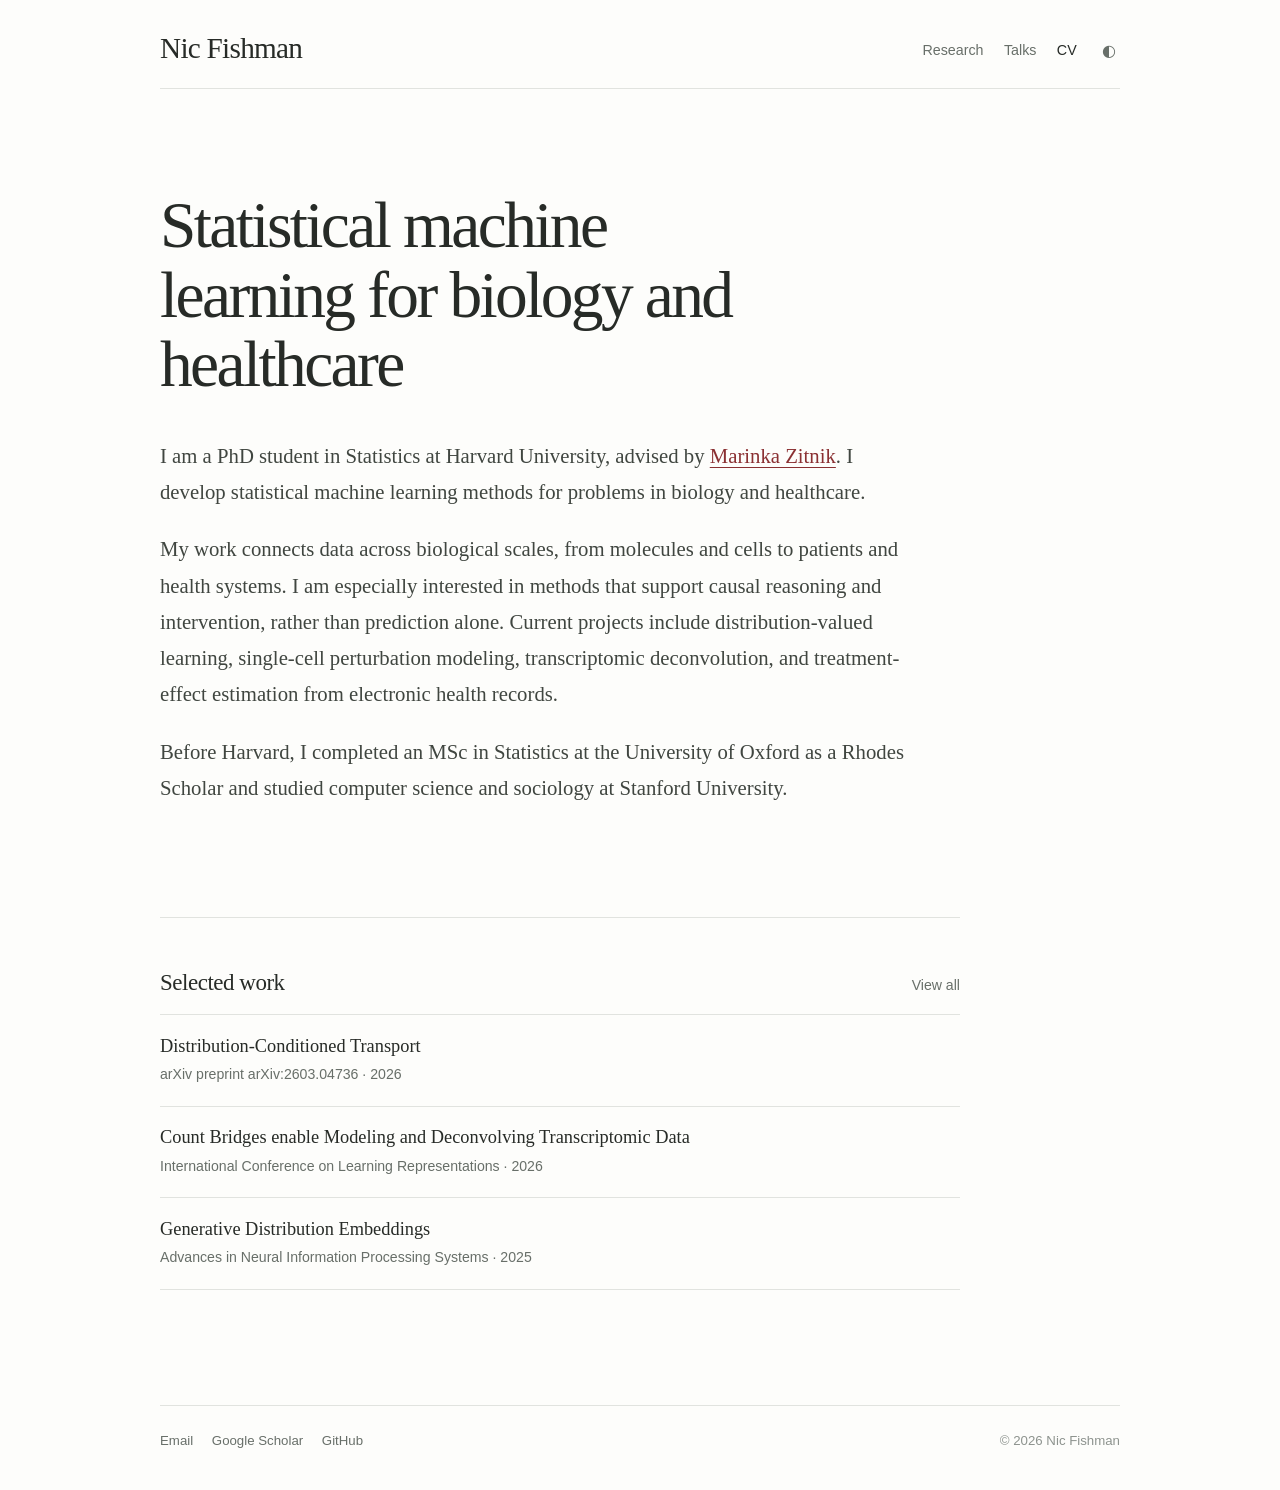
==== index.html @ ecb25cc7 "Refine research positioning" ====
<!doctype html>
<html lang="en">
<head>
    <meta charset="utf-8">
    <meta name="viewport" content="width=device-width, initial-scale=1">
    <meta name="description" content="PhD student in Statistics at Harvard University working on statistical machine learning for biological and healthcare systems">
    <meta name="author" content="Nic Fishman">


    <title>Nic Fishman</title>

    <meta property="og:type" content="website">
    <meta property="og:url" content="https://njw.fish/">
    <meta property="og:title" content="Nic Fishman">
    <meta property="og:description" content="PhD student in Statistics at Harvard University working on statistical machine learning for biological and healthcare systems">
    <meta property="og:image" content="https://njw.fish/static/img/og.png">
    <meta property="og:image:width" content="1200">
    <meta property="og:image:height" content="630">
    <meta property="og:image:alt" content="Nic Fishman — Statistical machine learning for biology and healthcare">
    <meta name="twitter:card" content="summary_large_image">
    <meta name="twitter:title" content="Nic Fishman">
    <meta name="twitter:description" content="PhD student in Statistics at Harvard University working on statistical machine learning for biological and healthcare systems">
    <meta name="twitter:image" content="https://njw.fish/static/img/og.png">

    <link rel="icon" href="/static/img/favicon.ico">
    <script>
        try {
            const savedTheme = localStorage.getItem('theme');
            const preferredTheme = window.matchMedia('(prefers-color-scheme: dark)').matches ? 'dark' : 'light';
            document.documentElement.dataset.theme = savedTheme || preferredTheme;
        } catch (error) {
            document.documentElement.dataset.theme = 'light';
        }
    </script>
    <link rel="stylesheet" href="/static/css/main.css">
    <script defer src="/static/js/main.js"></script>

</head>
<body>
    <a class="skip-link" href="#main-content">Skip to content</a>

    <div class="site-shell">
        <header class="site-header">
            <div class="header-inner">
                <a class="site-identity" href="/">
                    <span class="site-name">Nic Fishman</span>
                </a>

                <nav class="site-nav" aria-label="Primary navigation">


                    <a href="/papers/" class="nav-link">
                        Research
                    </a>

                    <a href="/talks/" class="nav-link">
                        Talks
                    </a>

                    <a href="/static/cv.pdf" class="nav-link nav-cv">CV</a>
                    <button id="theme-toggle" class="theme-toggle" type="button" aria-label="Use dark mode" aria-pressed="false" title="Use dark mode">
                        <span aria-hidden="true">◐</span>
                    </button>
                </nav>
            </div>
        </header>

        <main id="main-content" class="site-main">

<article class="home-page">
    <section class="home-introduction" aria-labelledby="about-heading">
        <h1 id="about-heading">Statistical machine learning for biology and healthcare</h1>
        <div class="intro-copy">
            <p>I am a PhD student in Statistics at Harvard University, advised by <a href="https://zitniklab.hms.harvard.edu/">Marinka Zitnik</a>. I develop statistical machine learning methods for problems in biology and healthcare.</p>
<p>My work connects data across biological scales, from molecules and cells to patients and health systems. I am especially interested in methods that support causal reasoning and intervention, rather than prediction alone. Current projects include distribution-valued learning, single-cell perturbation modeling, transcriptomic deconvolution, and treatment-effect estimation from electronic health records.</p>
<p>Before Harvard, I completed an MSc in Statistics at the University of Oxford as a Rhodes Scholar and studied computer science and sociology at Stanford University.</p>
        </div>
    </section>


    <section class="featured-publications" aria-labelledby="selected-publications-heading">
        <div class="section-heading-row">
            <h2 id="selected-publications-heading">Selected work</h2>
            <a class="section-link" href="/papers/">View all</a>
        </div>

        <div class="selected-publication-list">


            <article class="selected-publication">
                <h3>

                    <a href="https://arxiv.org/abs/2603.04736" target="_blank" rel="noopener noreferrer">Distribution-Conditioned Transport</a>

                </h3>
                <p>
                    arXiv preprint arXiv:2603.04736
                    <span aria-hidden="true"> · </span>
                    2026
                </p>
            </article>


            <article class="selected-publication">
                <h3>

                    <a href="https://openreview.net/forum?id=4nOZBufbLC" target="_blank" rel="noopener noreferrer">Count Bridges enable Modeling and Deconvolving Transcriptomic Data</a>

                </h3>
                <p>
                    International Conference on Learning Representations
                    <span aria-hidden="true"> · </span>
                    2026
                </p>
            </article>


            <article class="selected-publication">
                <h3>

                    <a href="https://arxiv.org/abs/2505.18150" target="_blank" rel="noopener noreferrer">Generative Distribution Embeddings</a>

                </h3>
                <p>
                    Advances in Neural Information Processing Systems
                    <span aria-hidden="true"> · </span>
                    2025
                </p>
            </article>

        </div>
    </section>

</article>

        </main>

        <footer class="site-footer">
            <div class="footer-links">
                <a href="mailto:njwfish@gmail.com">Email</a>
                <a href="https://scholar.google.com/citations?user=saYhrnwAAAAJ&hl=en" target="_blank" rel="noopener noreferrer">Google Scholar</a>
                <a href="https://github.com/njwfish" target="_blank" rel="noopener noreferrer">GitHub</a>
            </div>
            <p>© 2026 Nic Fishman</p>
        </footer>
    </div>
</body>
</html>
---- static/css/main.css ----
:root {
    --page: #fdfdfb;
    --text: #272b27;
    --text-soft: #404640;
    --muted: #686f69;
    --faint: #8d938e;
    --rule: #e1e3df;
    --accent: #8a3032;
    --accent-dark: #672224;
    --code-bg: #f1f0ed;
    --serif: Georgia, Cambria, "Times New Roman", Times, serif;
    --sans: -apple-system, BlinkMacSystemFont, "Segoe UI", Helvetica, Arial, sans-serif;
    --content-width: 960px;
    color-scheme: light;
}

:root[data-theme="dark"] {
    --page: #171a18;
    --text: #eef0ed;
    --text-soft: #d6dbd7;
    --muted: #b1b9b3;
    --faint: #8b958e;
    --rule: #343a35;
    --accent: #df9b96;
    --accent-dark: #f0b5b0;
    --code-bg: #252a26;
    color-scheme: dark;
}

*,
*::before,
*::after {
    box-sizing: border-box;
}

html {
    font-size: 17px;
    scroll-behavior: smooth;
}

body {
    margin: 0;
    color: var(--text);
    background: var(--page);
    font-family: var(--sans);
    font-size: 1rem;
    line-height: 1.62;
    -webkit-font-smoothing: antialiased;
    text-rendering: optimizeLegibility;
}

a {
    color: var(--accent);
    text-decoration-thickness: 1px;
    text-underline-offset: 0.18em;
}

a:hover {
    color: var(--accent-dark);
}

a:focus-visible,
button:focus-visible {
    outline: 2px solid var(--accent);
    outline-offset: 4px;
}

img,
video,
iframe {
    max-width: 100%;
}

.skip-link {
    position: fixed;
    top: 0.75rem;
    left: 0.75rem;
    z-index: 10;
    padding: 0.5rem 0.75rem;
    color: #ffffff;
    background: var(--accent);
    transform: translateY(-180%);
}

.skip-link:focus {
    transform: translateY(0);
}

.site-shell {
    display: grid;
    grid-template-rows: auto 1fr auto;
    min-height: 100vh;
}

.site-header,
.site-main,
.site-footer {
    width: min(calc(100% - 3rem), var(--content-width));
    margin-inline: auto;
}

.site-header {
    padding: 2rem 0 1.25rem;
    border-bottom: 1px solid var(--rule);
}

.header-inner {
    display: flex;
    align-items: center;
    justify-content: space-between;
    gap: 2rem;
}

.site-identity {
    color: var(--text);
    text-decoration: none;
}

.site-identity:hover {
    color: var(--text);
}

.site-name {
    font-family: var(--serif);
    font-size: 1.72rem;
    line-height: 1;
    letter-spacing: -0.025em;
}

.site-nav {
    display: flex;
    flex-wrap: wrap;
    align-items: center;
    justify-content: flex-end;
    gap: 0.45rem 1.2rem;
    font-size: 0.84rem;
}

.nav-link {
    color: var(--muted);
    text-decoration: none;
}

.nav-link:hover {
    color: var(--text);
}

.nav-link.active {
    color: var(--text);
    font-weight: 600;
}

.nav-cv {
    color: var(--text);
}

.theme-toggle {
    display: inline-grid;
    width: 1.35rem;
    height: 1.35rem;
    padding: 0;
    place-items: center;
    color: var(--muted);
    background: transparent;
    border: 0;
    border-radius: 50%;
    font: inherit;
    font-size: 0.95rem;
    line-height: 1;
    cursor: pointer;
}

.theme-toggle:hover {
    color: var(--text);
}

.site-main {
    padding: clamp(4rem, 8vw, 6.25rem) 0 clamp(5rem, 9vw, 7rem);
}

.site-footer {
    display: flex;
    align-items: center;
    justify-content: space-between;
    gap: 1.5rem;
    padding: 1.45rem 0 2.25rem;
    color: var(--faint);
    border-top: 1px solid var(--rule);
    font-size: 0.78rem;
}

.site-footer p {
    margin: 0;
}

.footer-links {
    display: flex;
    flex-wrap: wrap;
    gap: 1.1rem;
}

.footer-links a {
    color: var(--muted);
    text-decoration: none;
}

.footer-links a:hover {
    color: var(--text);
}

h1,
h2,
h3 {
    margin: 0;
    color: var(--text);
    font-family: var(--serif);
    font-weight: 400;
}

h1 {
    font-size: clamp(2.45rem, 6vw, 3.85rem);
    line-height: 1.06;
    letter-spacing: -0.04em;
}

h2 {
    font-size: 1.4rem;
    line-height: 1.22;
    letter-spacing: -0.02em;
}

h3 {
    font-size: 1.08rem;
    line-height: 1.4;
}

p {
    margin: 0 0 1.1rem;
}

.home-introduction {
    max-width: 800px;
}

.home-introduction h1 {
    max-width: 18ch;
}

.intro-copy {
    max-width: 750px;
    margin-top: 2.25rem;
    color: var(--text-soft);
    font-family: var(--serif);
    font-size: clamp(1.08rem, 2vw, 1.22rem);
    line-height: 1.75;
}

.intro-copy p {
    margin-bottom: 1.25rem;
}

.intro-copy p:last-child {
    margin-bottom: 0;
}

.featured-publications {
    max-width: 800px;
    padding-top: 3rem;
    margin-top: clamp(4.5rem, 9vw, 6.5rem);
    border-top: 1px solid var(--rule);
}

.section-heading-row {
    display: flex;
    align-items: baseline;
    justify-content: space-between;
    gap: 2rem;
    margin-bottom: 1rem;
}

.section-heading-row h2 {
    font-size: 1.35rem;
}

.section-link {
    flex: 0 0 auto;
    color: var(--muted);
    font-size: 0.83rem;
    text-decoration: none;
}

.section-link:hover {
    color: var(--text);
}

.selected-publication-list,
.publication-list,
.talk-list,
.post-list {
    border-top: 1px solid var(--rule);
}

.selected-publication {
    padding: 1.1rem 0 1.15rem;
    border-bottom: 1px solid var(--rule);
}

.selected-publication h3 a,
.publication-heading h3 a,
.talk-heading h2 a,
.post-heading h2 a {
    color: var(--text);
    text-decoration-color: transparent;
}

.selected-publication h3 a:hover,
.publication-heading h3 a:hover,
.talk-heading h2 a:hover,
.post-heading h2 a:hover {
    color: var(--accent);
    text-decoration-color: currentColor;
}

.selected-publication p {
    margin: 0.22rem 0 0;
    color: var(--muted);
    font-size: 0.83rem;
}

.page-content {
    max-width: 900px;
}

.page-heading {
    max-width: 680px;
    margin-bottom: 3.5rem;
}

.page-heading > p {
    margin: 1rem 0 0;
    color: var(--muted);
    font-family: var(--serif);
    font-size: 1.05rem;
    line-height: 1.65;
}

.publication-section + .publication-section {
    margin-top: 4rem;
}

.publication-section > h2 {
    margin-bottom: 0.9rem;
    font-size: 1.35rem;
}

.publication-row,
.talk-row,
.post-row {
    padding: 1.25rem 0 1.3rem;
    border-bottom: 1px solid var(--rule);
}

.publication-heading,
.talk-heading,
.post-heading {
    display: flex;
    align-items: baseline;
    justify-content: space-between;
    gap: 2rem;
}

.publication-heading h3,
.talk-heading h2,
.post-heading h2 {
    font-family: var(--sans);
    font-size: 1rem;
    font-weight: 600;
    letter-spacing: -0.01em;
    line-height: 1.42;
}

.publication-year,
.talk-date,
.post-heading time {
    flex: 0 0 auto;
    color: var(--faint);
    font-size: 0.78rem;
    font-variant-numeric: tabular-nums;
}

.publication-details,
.talk-details,
.post-row > p {
    margin: 0.36rem 0 0;
    color: var(--muted);
    font-size: 0.86rem;
    line-height: 1.52;
}

.publication-authors b,
.publication-authors strong {
    color: var(--text-soft);
    font-weight: 600;
}

.publication-venue {
    font-style: italic;
}

.talk-heading h2,
.post-heading h2 {
    font-size: 1.04rem;
}

.post-content {
    max-width: 780px;
}

.post-header {
    padding-bottom: 1.75rem;
    border-bottom: 1px solid var(--rule);
}

.post-header time {
    display: block;
    margin-top: 1rem;
    color: var(--faint);
    font-size: 0.82rem;
}

.post-body {
    max-width: 730px;
    margin-top: 2.75rem;
    color: var(--text-soft);
    font-family: var(--serif);
    font-size: 1.05rem;
    line-height: 1.78;
}

.post-body h1,
.post-body h2,
.post-body h3 {
    margin: 2.3rem 0 0.85rem;
}

.post-body h2 {
    font-size: 1.7rem;
}

.post-body h3 {
    font-size: 1.3rem;
}

.post-body ul,
.post-body ol {
    padding-left: 1.4rem;
}

.post-body blockquote {
    padding-left: 1.2rem;
    margin-left: 0;
    color: var(--muted);
    border-left: 2px solid var(--rule);
}

.post-body code {
    padding: 0.1em 0.3em;
    background: var(--code-bg);
    border-radius: 2px;
    font-family: "SFMono-Regular", Consolas, monospace;
    font-size: 0.86em;
}

.post-body pre {
    overflow-x: auto;
    padding: 1rem;
    background: var(--code-bg);
}

.post-body pre code {
    padding: 0;
}

.post-footer {
    max-width: 730px;
    padding-top: 1.4rem;
    margin-top: 3.5rem;
    border-top: 1px solid var(--rule);
}

.paper-record {
    max-width: 800px;
}

.paper-record-type {
    margin: 0 0 0.85rem;
    color: var(--muted);
    font-size: 0.82rem;
}

.paper-record-header h1 {
    max-width: 19ch;
    font-size: clamp(2.3rem, 5vw, 3.45rem);
}

.paper-record-authors {
    margin: 1.35rem 0 0;
    color: var(--text-soft);
    font-family: var(--serif);
    font-size: 1.08rem;
}

.paper-record-actions {
    margin: 1.2rem 0 0;
    font-size: 0.88rem;
}

.paper-abstract {
    padding-top: 2.5rem;
    margin-top: 3.5rem;
    border-top: 1px solid var(--rule);
}

.paper-abstract h2 {
    margin-bottom: 1rem;
    font-size: 1.35rem;
}

.paper-abstract p {
    max-width: 730px;
    color: var(--text-soft);
    font-family: var(--serif);
    font-size: 1.02rem;
    line-height: 1.75;
}

@media (max-width: 700px) {
    .site-header,
    .site-main,
    .site-footer {
        width: min(calc(100% - 2rem), var(--content-width));
    }

    .site-header {
        padding-top: 1.5rem;
    }

    .header-inner {
        align-items: flex-start;
        flex-direction: column;
        gap: 1.15rem;
    }

    .site-nav {
        justify-content: flex-start;
        gap-inline: 1rem;
    }

    .site-main {
        padding: 3.75rem 0 5rem;
    }

    .home-introduction h1 {
        max-width: none;
    }

    .publication-heading,
    .talk-heading,
    .post-heading {
        gap: 1rem;
    }
}

@media (max-width: 520px) {
    html {
        font-size: 16px;
    }

    .site-footer {
        align-items: flex-start;
        flex-direction: column;
        gap: 0.65rem;
    }

    .section-heading-row {
        align-items: flex-start;
    }

    .publication-heading,
    .talk-heading,
    .post-heading {
        align-items: flex-start;
        flex-direction: column;
        gap: 0.2rem;
    }
}

@media print {
    :root,
    :root[data-theme="dark"] {
        --page: #ffffff;
        --text: #272b27;
        --text-soft: #404640;
        --muted: #686f69;
        --faint: #8d938e;
        --rule: #e1e3df;
        --accent: #8a3032;
        --accent-dark: #672224;
        --code-bg: #f1f0ed;
        color-scheme: light;
    }

    .site-nav,
    .site-footer {
        display: none;
    }

    .site-main {
        padding-block: 2rem;
    }
}
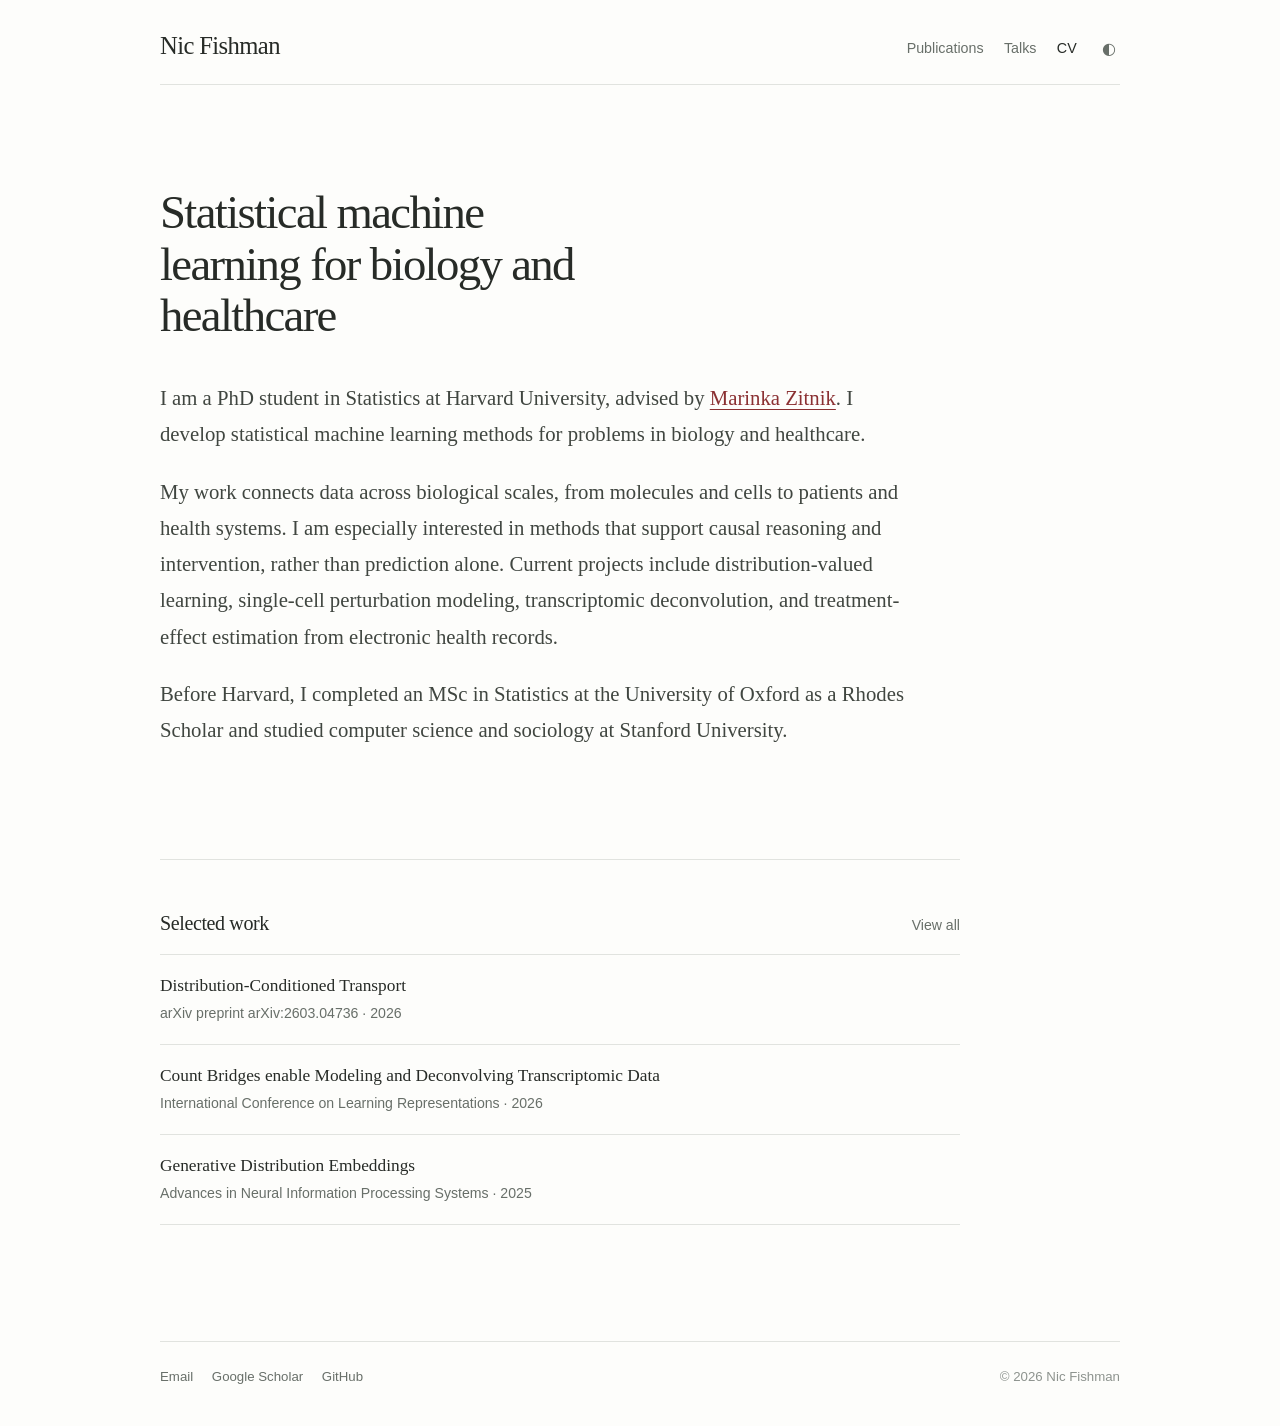
==== commit 906435df: "Tighten heading scale and navigation" ====
--- a/index.html
+++ b/index.html
@@ -50,7 +50,7 @@
 
 
                     <a href="/papers/" class="nav-link">
-                        Research
+                        Publications
                     </a>
 
                     <a href="/talks/" class="nav-link">
--- a/static/css/main.css
+++ b/static/css/main.css
@@ -122,7 +122,7 @@
 
 .site-name {
     font-family: var(--serif);
-    font-size: 1.72rem;
+    font-size: 1.45rem;
     line-height: 1;
     letter-spacing: -0.025em;
 }
@@ -218,19 +218,19 @@
 }
 
 h1 {
-    font-size: clamp(2.45rem, 6vw, 3.85rem);
-    line-height: 1.06;
-    letter-spacing: -0.04em;
+    font-size: clamp(2.05rem, 4.2vw, 2.75rem);
+    line-height: 1.1;
+    letter-spacing: -0.035em;
 }
 
 h2 {
-    font-size: 1.4rem;
-    line-height: 1.22;
+    font-size: 1.22rem;
+    line-height: 1.28;
     letter-spacing: -0.02em;
 }
 
 h3 {
-    font-size: 1.08rem;
+    font-size: 1.02rem;
     line-height: 1.4;
 }
 
@@ -279,7 +279,7 @@
 }
 
 .section-heading-row h2 {
-    font-size: 1.35rem;
+    font-size: 1.18rem;
 }
 
 .section-link {
@@ -350,7 +350,7 @@
 
 .publication-section > h2 {
     margin-bottom: 0.9rem;
-    font-size: 1.35rem;
+    font-size: 1.18rem;
 }
 
 .publication-row,
@@ -444,11 +444,11 @@
 }
 
 .post-body h2 {
-    font-size: 1.7rem;
+    font-size: 1.4rem;
 }
 
 .post-body h3 {
-    font-size: 1.3rem;
+    font-size: 1.16rem;
 }
 
 .post-body ul,
@@ -500,7 +500,7 @@
 
 .paper-record-header h1 {
     max-width: 19ch;
-    font-size: clamp(2.3rem, 5vw, 3.45rem);
+    font-size: clamp(2rem, 4vw, 2.55rem);
 }
 
 .paper-record-authors {
@@ -523,7 +523,7 @@
 
 .paper-abstract h2 {
     margin-bottom: 1rem;
-    font-size: 1.35rem;
+    font-size: 1.18rem;
 }
 
 .paper-abstract p {
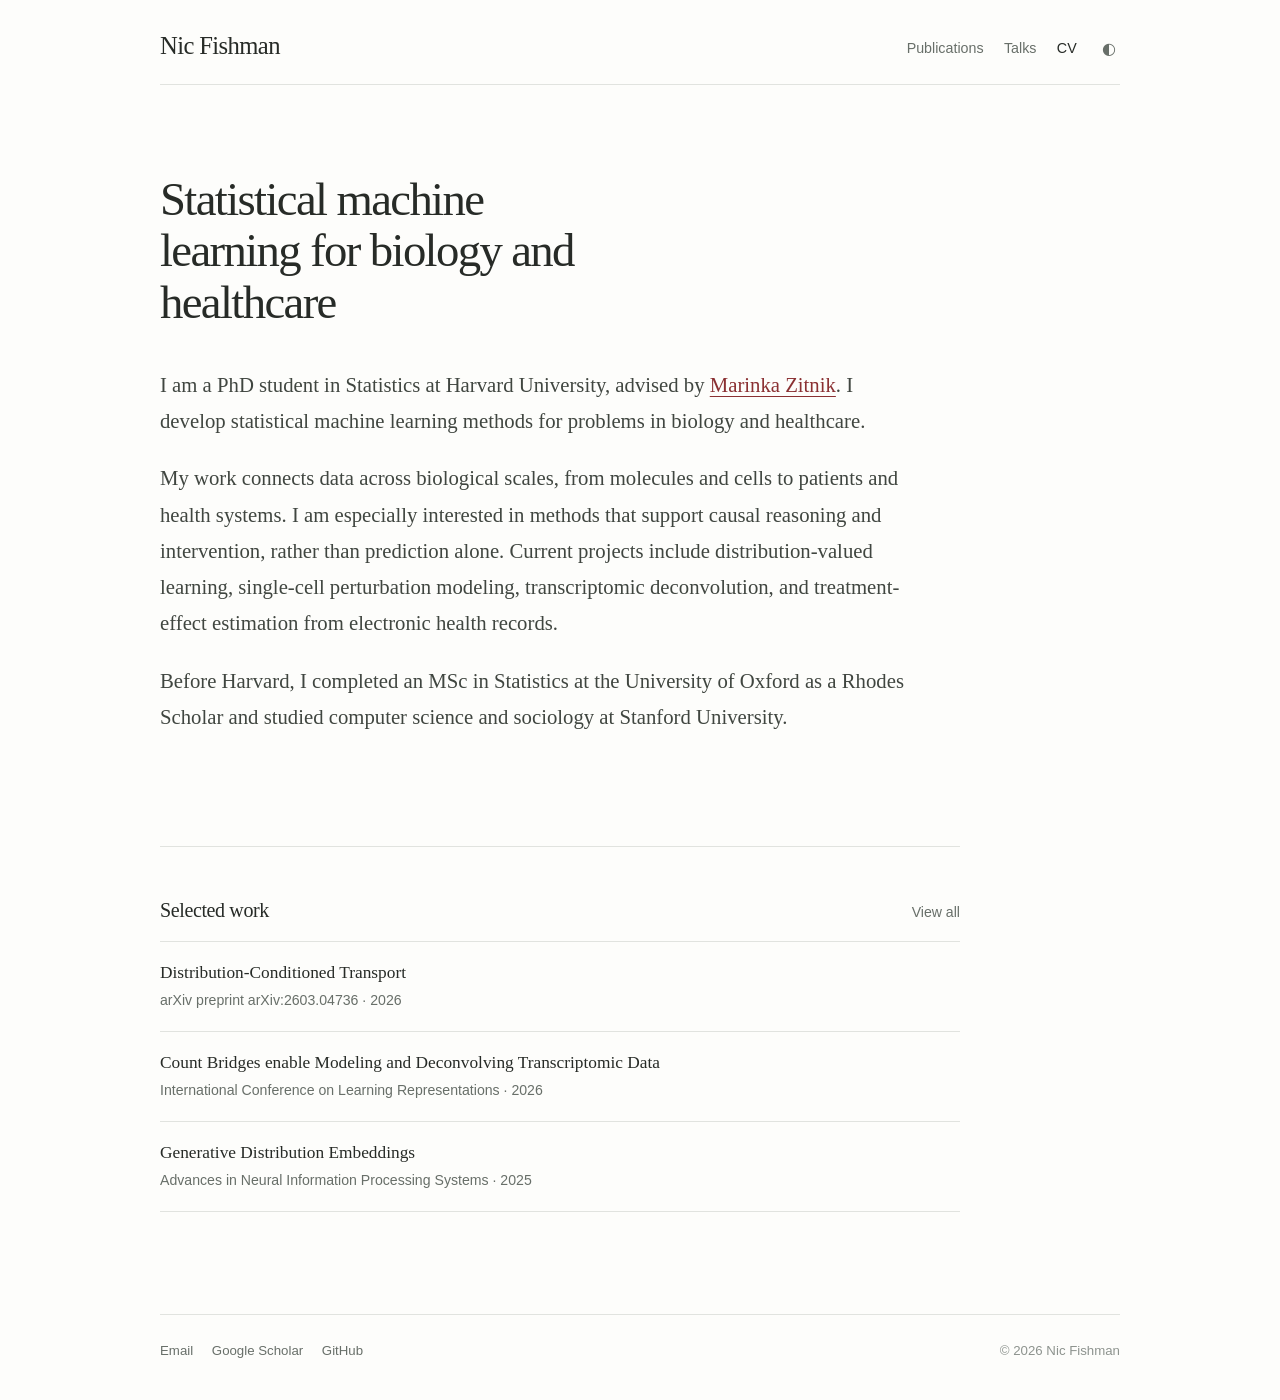
==== commit d18b978b: "Refine page spacing" ====
--- a/index.html
+++ b/index.html
@@ -65,7 +65,7 @@
             </div>
         </header>
 
-        <main id="main-content" class="site-main">
+        <main id="main-content" class="site-main site-main-home">
 
 <article class="home-page">
     <section class="home-introduction" aria-labelledby="about-heading">
--- a/static/css/main.css
+++ b/static/css/main.css
@@ -175,7 +175,11 @@
 }
 
 .site-main {
-    padding: clamp(4rem, 8vw, 6.25rem) 0 clamp(5rem, 9vw, 7rem);
+    padding: clamp(2.75rem, 5vw, 3.75rem) 0 clamp(4.5rem, 8vw, 6rem);
+}
+
+.site-main-home {
+    padding-top: clamp(3.75rem, 7vw, 5.25rem);
 }
 
 .site-footer {
@@ -333,11 +337,11 @@
 
 .page-heading {
     max-width: 680px;
-    margin-bottom: 3.5rem;
+    margin-bottom: 2.75rem;
 }
 
 .page-heading > p {
-    margin: 1rem 0 0;
+    margin: 0.7rem 0 0;
     color: var(--muted);
     font-family: var(--serif);
     font-size: 1.05rem;
@@ -557,7 +561,11 @@
     }
 
     .site-main {
-        padding: 3.75rem 0 5rem;
+        padding: 2.75rem 0 4.5rem;
+    }
+
+    .site-main-home {
+        padding-top: 3.5rem;
     }
 
     .home-introduction h1 {
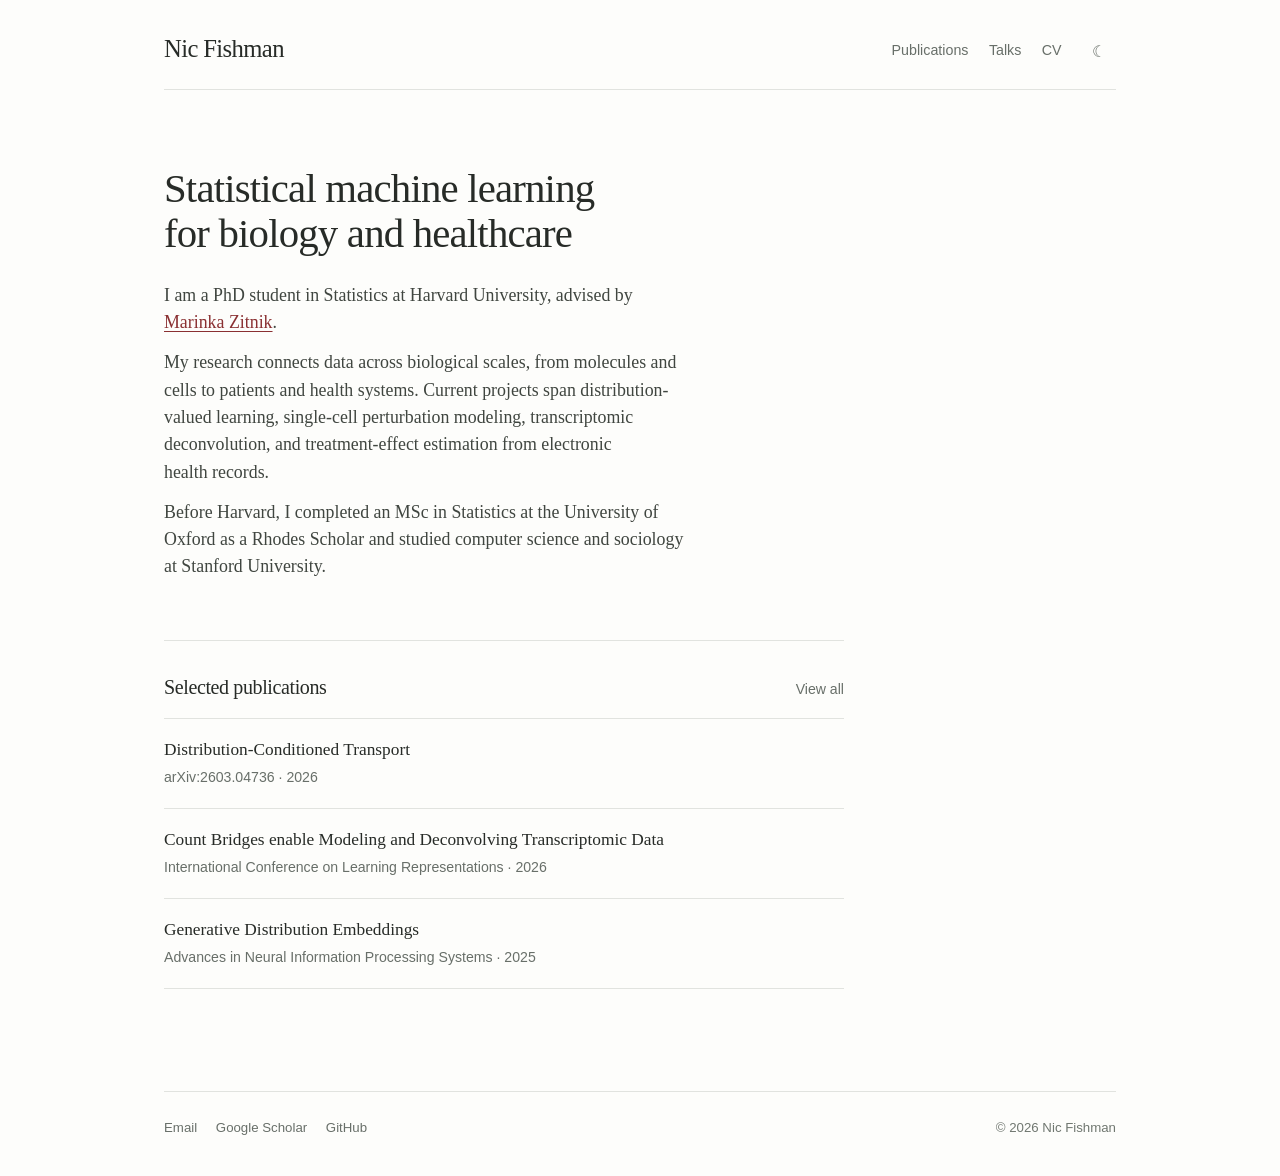
==== commit 4f472ff1: "Unify site typography and spacing" ====
--- a/index.html
+++ b/index.html
@@ -59,7 +59,7 @@
 
                     <a href="/static/cv.pdf" class="nav-link nav-cv">CV</a>
                     <button id="theme-toggle" class="theme-toggle" type="button" aria-label="Use dark mode" aria-pressed="false" title="Use dark mode">
-                        <span aria-hidden="true">◐</span>
+                        <span aria-hidden="true">☾</span>
                     </button>
                 </nav>
             </div>
@@ -71,8 +71,8 @@
     <section class="home-introduction" aria-labelledby="about-heading">
         <h1 id="about-heading">Statistical machine learning for biology and healthcare</h1>
         <div class="intro-copy">
-            <p>I am a PhD student in Statistics at Harvard University, advised by <a href="https://zitniklab.hms.harvard.edu/">Marinka Zitnik</a>. I develop statistical machine learning methods for problems in biology and healthcare.</p>
-<p>My work connects data across biological scales, from molecules and cells to patients and health systems. I am especially interested in methods that support causal reasoning and intervention, rather than prediction alone. Current projects include distribution-valued learning, single-cell perturbation modeling, transcriptomic deconvolution, and treatment-effect estimation from electronic health records.</p>
+            <p>I am a PhD student in Statistics at Harvard University, advised by <a href="https://zitniklab.hms.harvard.edu/">Marinka Zitnik</a>.</p>
+<p>My research connects data across biological scales, from molecules and cells to patients and health systems. Current projects span distribution-valued learning, single-cell perturbation modeling, transcriptomic deconvolution, and treatment-effect estimation from electronic health records.</p>
 <p>Before Harvard, I completed an MSc in Statistics at the University of Oxford as a Rhodes Scholar and studied computer science and sociology at Stanford University.</p>
         </div>
     </section>
@@ -80,7 +80,7 @@
 
     <section class="featured-publications" aria-labelledby="selected-publications-heading">
         <div class="section-heading-row">
-            <h2 id="selected-publications-heading">Selected work</h2>
+            <h2 id="selected-publications-heading">Selected publications</h2>
             <a class="section-link" href="/papers/">View all</a>
         </div>
 
@@ -94,7 +94,7 @@
 
                 </h3>
                 <p>
-                    arXiv preprint arXiv:2603.04736
+                    arXiv:2603.04736
                     <span aria-hidden="true"> · </span>
                     2026
                 </p>
--- a/static/css/main.css
+++ b/static/css/main.css
@@ -3,14 +3,17 @@
     --text: #272b27;
     --text-soft: #404640;
     --muted: #686f69;
-    --faint: #8d938e;
+    --faint: #707770;
     --rule: #e1e3df;
     --accent: #8a3032;
     --accent-dark: #672224;
     --code-bg: #f1f0ed;
     --serif: Georgia, Cambria, "Times New Roman", Times, serif;
     --sans: -apple-system, BlinkMacSystemFont, "Segoe UI", Helvetica, Arial, sans-serif;
-    --content-width: 960px;
+    --content-width: 56rem;
+    --list-width: 52rem;
+    --heading-width: 40rem;
+    --reading-width: 60ch;
     color-scheme: light;
 }
 
@@ -95,7 +98,7 @@
 .site-header,
 .site-main,
 .site-footer {
-    width: min(calc(100% - 3rem), var(--content-width));
+    width: min(calc(100% - clamp(2rem, 6vw, 3rem)), var(--content-width));
     margin-inline: auto;
 }
 
@@ -150,14 +153,10 @@
     font-weight: 600;
 }
 
-.nav-cv {
-    color: var(--text);
-}
-
 .theme-toggle {
     display: inline-grid;
-    width: 1.35rem;
-    height: 1.35rem;
+    width: 2rem;
+    height: 2rem;
     padding: 0;
     place-items: center;
     color: var(--muted);
@@ -179,7 +178,7 @@
 }
 
 .site-main-home {
-    padding-top: clamp(3.75rem, 7vw, 5.25rem);
+    padding-top: clamp(3.5rem, 6vw, 4.5rem);
 }
 
 .site-footer {
@@ -222,9 +221,10 @@
 }
 
 h1 {
-    font-size: clamp(2.05rem, 4.2vw, 2.75rem);
+    font-size: clamp(2rem, 3.4vw, 2.4rem);
     line-height: 1.1;
-    letter-spacing: -0.035em;
+    letter-spacing: -0.02em;
+    text-wrap: balance;
 }
 
 h2 {
@@ -243,24 +243,25 @@
 }
 
 .home-introduction {
-    max-width: 800px;
+    max-width: var(--list-width);
 }
 
 .home-introduction h1 {
-    max-width: 18ch;
+    max-width: min(23ch, 100%);
 }
 
 .intro-copy {
-    max-width: 750px;
-    margin-top: 2.25rem;
+    max-width: var(--reading-width);
+    margin-top: 1.5rem;
     color: var(--text-soft);
     font-family: var(--serif);
-    font-size: clamp(1.08rem, 2vw, 1.22rem);
-    line-height: 1.75;
+    font-size: 1.05rem;
+    line-height: 1.53;
 }
 
 .intro-copy p {
-    margin-bottom: 1.25rem;
+    margin-bottom: 0.75rem;
+    text-wrap: pretty;
 }
 
 .intro-copy p:last-child {
@@ -268,9 +269,9 @@
 }
 
 .featured-publications {
-    max-width: 800px;
-    padding-top: 3rem;
-    margin-top: clamp(4.5rem, 9vw, 6.5rem);
+    max-width: var(--heading-width);
+    padding-top: 2rem;
+    margin-top: clamp(3rem, 5vw, 3.5rem);
     border-top: 1px solid var(--rule);
 }
 
@@ -332,24 +333,25 @@
 }
 
 .page-content {
-    max-width: 900px;
+    max-width: var(--list-width);
 }
 
 .page-heading {
-    max-width: 680px;
-    margin-bottom: 2.75rem;
+    max-width: var(--heading-width);
+    margin-bottom: 2.25rem;
 }
 
 .page-heading > p {
-    margin: 0.7rem 0 0;
+    margin: 0.75rem 0 0;
     color: var(--muted);
     font-family: var(--serif);
     font-size: 1.05rem;
-    line-height: 1.65;
+    line-height: 1.55;
+    text-wrap: pretty;
 }
 
 .publication-section + .publication-section {
-    margin-top: 4rem;
+    margin-top: 3.25rem;
 }
 
 .publication-section > h2 {
@@ -383,6 +385,10 @@
     line-height: 1.42;
 }
 
+.publication-heading h3 {
+    min-width: 0;
+}
+
 .publication-year,
 .talk-date,
 .post-heading time {
@@ -401,6 +407,11 @@
     line-height: 1.52;
 }
 
+.publication-meta {
+    display: block;
+    margin-top: 0.12rem;
+}
+
 .publication-authors b,
 .publication-authors strong {
     color: var(--text-soft);
@@ -417,7 +428,7 @@
 }
 
 .post-content {
-    max-width: 780px;
+    max-width: var(--list-width);
 }
 
 .post-header {
@@ -433,12 +444,12 @@
 }
 
 .post-body {
-    max-width: 730px;
-    margin-top: 2.75rem;
+    max-width: var(--reading-width);
+    margin-top: 2.25rem;
     color: var(--text-soft);
     font-family: var(--serif);
     font-size: 1.05rem;
-    line-height: 1.78;
+    line-height: 1.6;
 }
 
 .post-body h1,
@@ -486,14 +497,14 @@
 }
 
 .post-footer {
-    max-width: 730px;
+    max-width: var(--reading-width);
     padding-top: 1.4rem;
     margin-top: 3.5rem;
     border-top: 1px solid var(--rule);
 }
 
 .paper-record {
-    max-width: 800px;
+    max-width: var(--list-width);
 }
 
 .paper-record-type {
@@ -531,45 +542,20 @@
 }
 
 .paper-abstract p {
-    max-width: 730px;
+    max-width: var(--reading-width);
     color: var(--text-soft);
     font-family: var(--serif);
     font-size: 1.02rem;
-    line-height: 1.75;
+    line-height: 1.6;
 }
 
 @media (max-width: 700px) {
-    .site-header,
-    .site-main,
-    .site-footer {
-        width: min(calc(100% - 2rem), var(--content-width));
-    }
-
-    .site-header {
-        padding-top: 1.5rem;
-    }
-
-    .header-inner {
-        align-items: flex-start;
-        flex-direction: column;
-        gap: 1.15rem;
-    }
-
-    .site-nav {
-        justify-content: flex-start;
-        gap-inline: 1rem;
-    }
-
     .site-main {
         padding: 2.75rem 0 4.5rem;
     }
 
     .site-main-home {
-        padding-top: 3.5rem;
-    }
-
-    .home-introduction h1 {
-        max-width: none;
+        padding-top: 3rem;
     }
 
     .publication-heading,
@@ -579,27 +565,46 @@
     }
 }
 
-@media (max-width: 520px) {
-    html {
-        font-size: 16px;
-    }
-
-    .site-footer {
-        align-items: flex-start;
-        flex-direction: column;
-        gap: 0.65rem;
-    }
-
-    .section-heading-row {
-        align-items: flex-start;
-    }
-
-    .publication-heading,
+@media (max-width: 620px) {
     .talk-heading,
     .post-heading {
         align-items: flex-start;
         flex-direction: column;
         gap: 0.2rem;
+    }
+}
+
+@media (max-width: 520px) {
+    html {
+        font-size: 16px;
+    }
+
+    .site-footer {
+        align-items: flex-start;
+        flex-direction: column;
+        gap: 0.65rem;
+    }
+
+    .section-heading-row {
+        align-items: flex-start;
+    }
+
+}
+
+@media (max-width: 480px) {
+    .site-header {
+        padding: 1.25rem 0 1rem;
+    }
+
+    .header-inner {
+        align-items: flex-start;
+        flex-direction: column;
+        gap: 0.75rem;
+    }
+
+    .site-nav {
+        justify-content: flex-start;
+        gap-inline: 0.8rem;
     }
 }
 
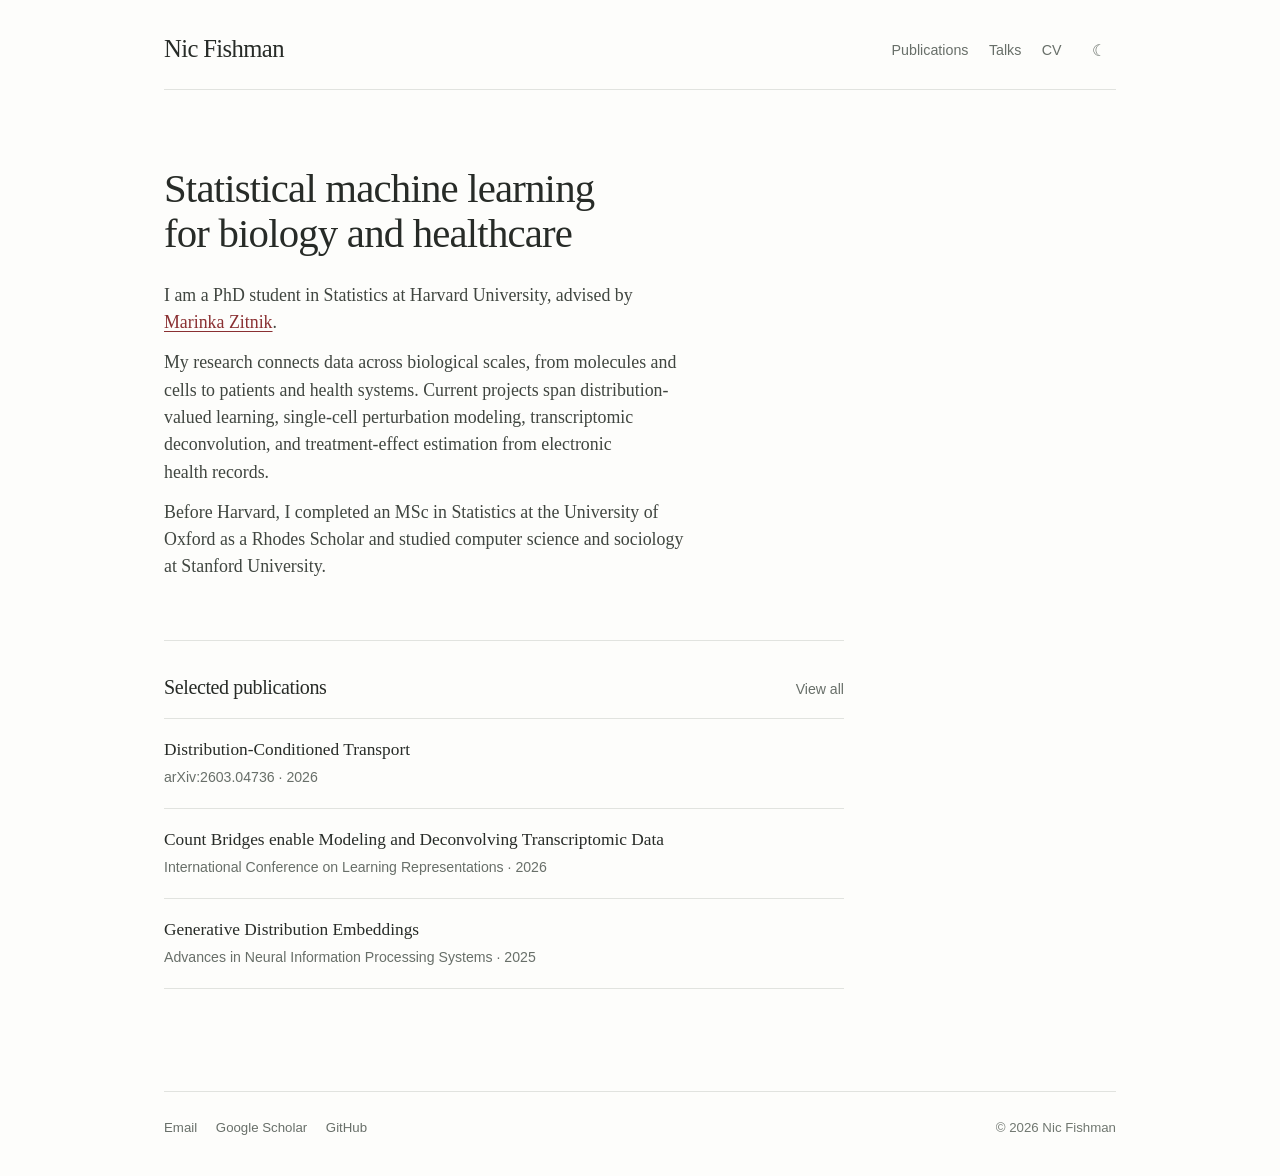
==== commit de6ac826: "Add teaching experience to CV" ====
--- a/index.html
+++ b/index.html
@@ -5,7 +5,7 @@
     <meta name="viewport" content="width=device-width, initial-scale=1">
     <meta name="description" content="PhD student in Statistics at Harvard University working on statistical machine learning for biological and healthcare systems">
     <meta name="author" content="Nic Fishman">
-
+    
 
     <title>Nic Fishman</title>
 
@@ -34,7 +34,7 @@
     </script>
     <link rel="stylesheet" href="/static/css/main.css">
     <script defer src="/static/js/main.js"></script>
-
+    
 </head>
 <body>
     <a class="skip-link" href="#main-content">Skip to content</a>
@@ -47,16 +47,16 @@
                 </a>
 
                 <nav class="site-nav" aria-label="Primary navigation">
-
-
+                    
+                    
                     <a href="/papers/" class="nav-link">
                         Publications
                     </a>
-
+                    
                     <a href="/talks/" class="nav-link">
                         Talks
                     </a>
-
+                    
                     <a href="/static/cv.pdf" class="nav-link nav-cv">CV</a>
                     <button id="theme-toggle" class="theme-toggle" type="button" aria-label="Use dark mode" aria-pressed="false" title="Use dark mode">
                         <span aria-hidden="true">☾</span>
@@ -66,7 +66,7 @@
         </header>
 
         <main id="main-content" class="site-main site-main-home">
-
+            
 <article class="home-page">
     <section class="home-introduction" aria-labelledby="about-heading">
         <h1 id="about-heading">Statistical machine learning for biology and healthcare</h1>
@@ -77,7 +77,7 @@
         </div>
     </section>
 
-
+    
     <section class="featured-publications" aria-labelledby="selected-publications-heading">
         <div class="section-heading-row">
             <h2 id="selected-publications-heading">Selected publications</h2>
@@ -85,13 +85,13 @@
         </div>
 
         <div class="selected-publication-list">
-
-
+            
+            
             <article class="selected-publication">
                 <h3>
-
+                    
                     <a href="https://arxiv.org/abs/2603.04736" target="_blank" rel="noopener noreferrer">Distribution-Conditioned Transport</a>
-
+                    
                 </h3>
                 <p>
                     arXiv:2603.04736
@@ -99,13 +99,13 @@
                     2026
                 </p>
             </article>
-
-
+            
+            
             <article class="selected-publication">
                 <h3>
-
+                    
                     <a href="https://openreview.net/forum?id=4nOZBufbLC" target="_blank" rel="noopener noreferrer">Count Bridges enable Modeling and Deconvolving Transcriptomic Data</a>
-
+                    
                 </h3>
                 <p>
                     International Conference on Learning Representations
@@ -113,13 +113,13 @@
                     2026
                 </p>
             </article>
-
-
+            
+            
             <article class="selected-publication">
                 <h3>
-
+                    
                     <a href="https://arxiv.org/abs/2505.18150" target="_blank" rel="noopener noreferrer">Generative Distribution Embeddings</a>
-
+                    
                 </h3>
                 <p>
                     Advances in Neural Information Processing Systems
@@ -127,10 +127,10 @@
                     2025
                 </p>
             </article>
-
+            
         </div>
     </section>
-
+    
 </article>
 
         </main>
--- a/static/css/main.css
+++ b/static/css/main.css
@@ -164,6 +164,7 @@
     border: 0;
     border-radius: 50%;
     font: inherit;
+    font-family: var(--serif);
     font-size: 0.95rem;
     line-height: 1;
     cursor: pointer;
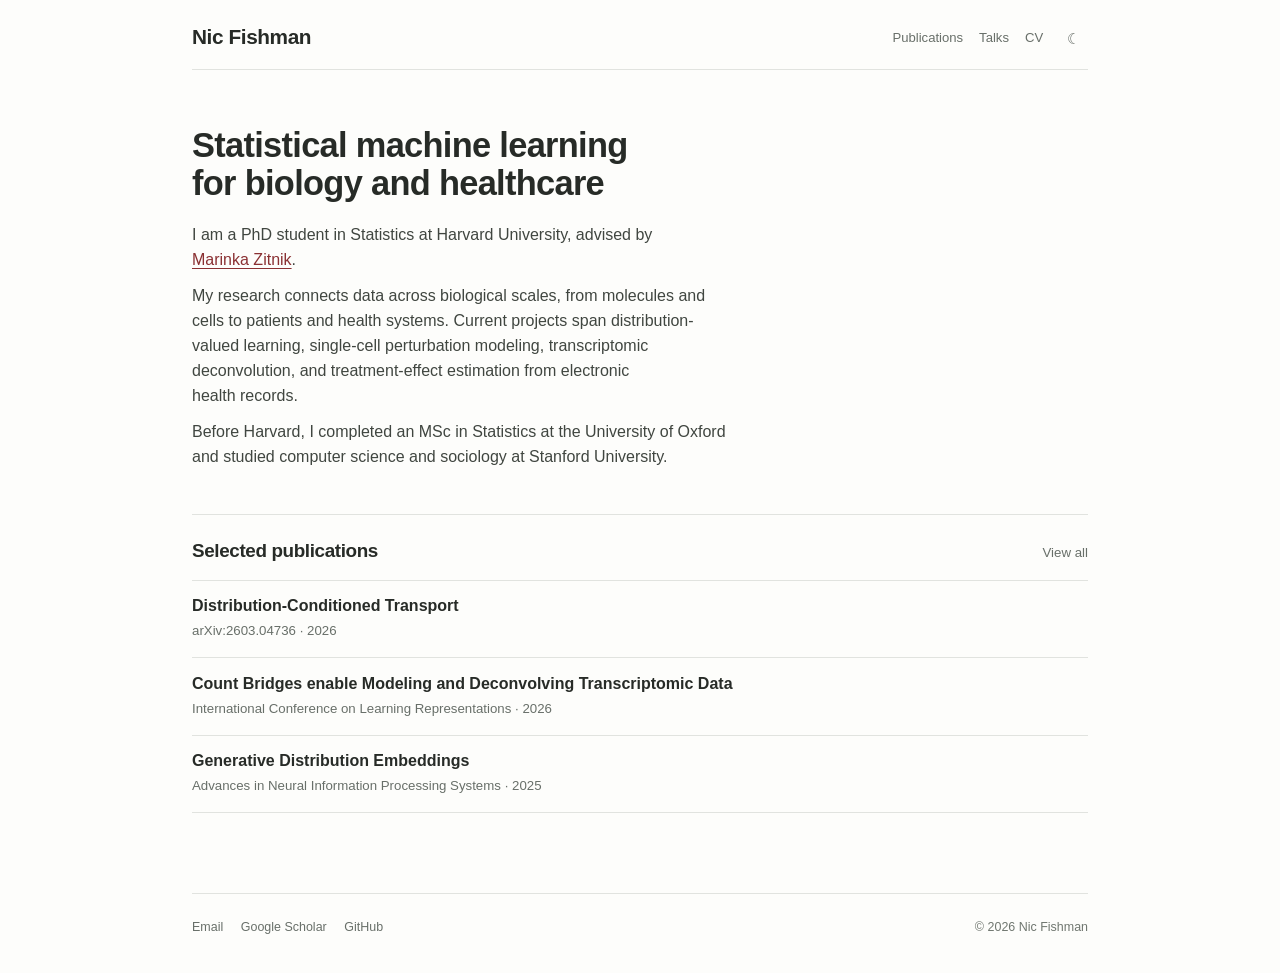
==== commit 90827c6c: "Align desktop content and simplify bio" ====
--- a/index.html
+++ b/index.html
@@ -73,7 +73,7 @@
         <div class="intro-copy">
             <p>I am a PhD student in Statistics at Harvard University, advised by <a href="https://zitniklab.hms.harvard.edu/">Marinka Zitnik</a>.</p>
 <p>My research connects data across biological scales, from molecules and cells to patients and health systems. Current projects span distribution-valued learning, single-cell perturbation modeling, transcriptomic deconvolution, and treatment-effect estimation from electronic health records.</p>
-<p>Before Harvard, I completed an MSc in Statistics at the University of Oxford as a Rhodes Scholar and studied computer science and sociology at Stanford University.</p>
+<p>Before Harvard, I completed an MSc in Statistics at the University of Oxford and studied computer science and sociology at Stanford University.</p>
         </div>
     </section>
 
--- a/static/css/main.css
+++ b/static/css/main.css
@@ -1,3 +1,35 @@
+@font-face {
+    font-family: "Source Sans Pro";
+    src: url("../fonts/Source_Sans_Pro/SourceSansPro-Regular.ttf") format("truetype");
+    font-style: normal;
+    font-weight: 400;
+    font-display: swap;
+}
+
+@font-face {
+    font-family: "Source Sans Pro";
+    src: url("../fonts/Source_Sans_Pro/SourceSansPro-Italic.ttf") format("truetype");
+    font-style: italic;
+    font-weight: 400;
+    font-display: swap;
+}
+
+@font-face {
+    font-family: "Source Sans Pro";
+    src: url("../fonts/Source_Sans_Pro/SourceSansPro-SemiBold.ttf") format("truetype");
+    font-style: normal;
+    font-weight: 600;
+    font-display: swap;
+}
+
+@font-face {
+    font-family: "Source Sans Pro";
+    src: url("../fonts/Source_Sans_Pro/SourceSansPro-Bold.ttf") format("truetype");
+    font-style: normal;
+    font-weight: 700;
+    font-display: swap;
+}
+
 :root {
     --page: #fdfdfb;
     --text: #272b27;
@@ -8,8 +40,7 @@
     --accent: #8a3032;
     --accent-dark: #672224;
     --code-bg: #f1f0ed;
-    --serif: Georgia, Cambria, "Times New Roman", Times, serif;
-    --sans: -apple-system, BlinkMacSystemFont, "Segoe UI", Helvetica, Arial, sans-serif;
+    --font: "Source Sans Pro", -apple-system, BlinkMacSystemFont, "Segoe UI", Helvetica, Arial, sans-serif;
     --content-width: 56rem;
     --list-width: 52rem;
     --heading-width: 40rem;
@@ -37,17 +68,20 @@
 }
 
 html {
-    font-size: 17px;
+    overflow-x: clip;
+    font-size: 16px;
     scroll-behavior: smooth;
+    -webkit-text-size-adjust: 100%;
+    text-size-adjust: 100%;
 }
 
 body {
     margin: 0;
     color: var(--text);
     background: var(--page);
-    font-family: var(--sans);
+    font-family: var(--font);
     font-size: 1rem;
-    line-height: 1.62;
+    line-height: 1.58;
     -webkit-font-smoothing: antialiased;
     text-rendering: optimizeLegibility;
 }
@@ -56,6 +90,7 @@
     color: var(--accent);
     text-decoration-thickness: 1px;
     text-underline-offset: 0.18em;
+    overflow-wrap: break-word;
 }
 
 a:hover {
@@ -103,7 +138,7 @@
 }
 
 .site-header {
-    padding: 2rem 0 1.25rem;
+    padding: 1.5rem 0 1rem;
     border-bottom: 1px solid var(--rule);
 }
 
@@ -111,7 +146,7 @@
     display: flex;
     align-items: center;
     justify-content: space-between;
-    gap: 2rem;
+    gap: 1.5rem;
 }
 
 .site-identity {
@@ -124,24 +159,26 @@
 }
 
 .site-name {
-    font-family: var(--serif);
-    font-size: 1.45rem;
+    font-size: 1.3rem;
+    font-weight: 600;
     line-height: 1;
-    letter-spacing: -0.025em;
+    letter-spacing: -0.02em;
 }
 
 .site-nav {
     display: flex;
     flex-wrap: wrap;
+    min-width: 0;
     align-items: center;
     justify-content: flex-end;
-    gap: 0.45rem 1.2rem;
-    font-size: 0.84rem;
+    gap: 0.4rem 1rem;
+    font-size: 0.82rem;
 }
 
 .nav-link {
     color: var(--muted);
     text-decoration: none;
+    white-space: nowrap;
 }
 
 .nav-link:hover {
@@ -155,8 +192,8 @@
 
 .theme-toggle {
     display: inline-grid;
-    width: 2rem;
-    height: 2rem;
+    width: 1.8rem;
+    height: 1.8rem;
     padding: 0;
     place-items: center;
     color: var(--muted);
@@ -164,7 +201,6 @@
     border: 0;
     border-radius: 50%;
     font: inherit;
-    font-family: var(--serif);
     font-size: 0.95rem;
     line-height: 1;
     cursor: pointer;
@@ -175,11 +211,11 @@
 }
 
 .site-main {
-    padding: clamp(2.75rem, 5vw, 3.75rem) 0 clamp(4.5rem, 8vw, 6rem);
+    padding: clamp(2.25rem, 4.5vw, 3.2rem) 0 clamp(3.5rem, 7vw, 5rem);
 }
 
 .site-main-home {
-    padding-top: clamp(3.5rem, 6vw, 4.5rem);
+    padding-top: clamp(2.5rem, 5vw, 3.5rem);
 }
 
 .site-footer {
@@ -217,25 +253,25 @@
 h3 {
     margin: 0;
     color: var(--text);
-    font-family: var(--serif);
-    font-weight: 400;
+    font-family: var(--font);
+    font-weight: 600;
 }
 
 h1 {
-    font-size: clamp(2rem, 3.4vw, 2.4rem);
-    line-height: 1.1;
+    font-size: clamp(1.8rem, 3vw, 2.15rem);
+    line-height: 1.12;
     letter-spacing: -0.02em;
     text-wrap: balance;
 }
 
 h2 {
-    font-size: 1.22rem;
+    font-size: 1.16rem;
     line-height: 1.28;
     letter-spacing: -0.02em;
 }
 
 h3 {
-    font-size: 1.02rem;
+    font-size: 1rem;
     line-height: 1.4;
 }
 
@@ -244,20 +280,20 @@
 }
 
 .home-introduction {
-    max-width: var(--list-width);
+    max-width: none;
 }
 
 .home-introduction h1 {
-    max-width: min(23ch, 100%);
+    max-width: min(27ch, 100%);
 }
 
 .intro-copy {
     max-width: var(--reading-width);
-    margin-top: 1.5rem;
+    margin-top: 1.25rem;
     color: var(--text-soft);
-    font-family: var(--serif);
-    font-size: 1.05rem;
-    line-height: 1.53;
+    font-family: var(--font);
+    font-size: 1rem;
+    line-height: 1.55;
 }
 
 .intro-copy p {
@@ -270,9 +306,9 @@
 }
 
 .featured-publications {
-    max-width: var(--heading-width);
-    padding-top: 2rem;
-    margin-top: clamp(3rem, 5vw, 3.5rem);
+    max-width: none;
+    padding-top: 1.5rem;
+    margin-top: clamp(2.25rem, 4vw, 2.75rem);
     border-top: 1px solid var(--rule);
 }
 
@@ -307,7 +343,7 @@
 }
 
 .selected-publication {
-    padding: 1.1rem 0 1.15rem;
+    padding: 0.9rem 0 0.95rem;
     border-bottom: 1px solid var(--rule);
 }
 
@@ -334,25 +370,25 @@
 }
 
 .page-content {
-    max-width: var(--list-width);
+    max-width: none;
 }
 
 .page-heading {
     max-width: var(--heading-width);
-    margin-bottom: 2.25rem;
+    margin-bottom: 2rem;
 }
 
 .page-heading > p {
     margin: 0.75rem 0 0;
     color: var(--muted);
-    font-family: var(--serif);
-    font-size: 1.05rem;
+    font-family: var(--font);
+    font-size: 1rem;
     line-height: 1.55;
     text-wrap: pretty;
 }
 
 .publication-section + .publication-section {
-    margin-top: 3.25rem;
+    margin-top: 2.75rem;
 }
 
 .publication-section > h2 {
@@ -379,7 +415,7 @@
 .publication-heading h3,
 .talk-heading h2,
 .post-heading h2 {
-    font-family: var(--sans);
+    font-family: var(--font);
     font-size: 1rem;
     font-weight: 600;
     letter-spacing: -0.01em;
@@ -448,8 +484,8 @@
     max-width: var(--reading-width);
     margin-top: 2.25rem;
     color: var(--text-soft);
-    font-family: var(--serif);
-    font-size: 1.05rem;
+    font-family: var(--font);
+    font-size: 1rem;
     line-height: 1.6;
 }
 
@@ -522,8 +558,8 @@
 .paper-record-authors {
     margin: 1.35rem 0 0;
     color: var(--text-soft);
-    font-family: var(--serif);
-    font-size: 1.08rem;
+    font-family: var(--font);
+    font-size: 1.03rem;
 }
 
 .paper-record-actions {
@@ -545,18 +581,57 @@
 .paper-abstract p {
     max-width: var(--reading-width);
     color: var(--text-soft);
-    font-family: var(--serif);
-    font-size: 1.02rem;
+    font-family: var(--font);
+    font-size: 1rem;
     line-height: 1.6;
 }
 
 @media (max-width: 700px) {
+    .site-header,
+    .site-main,
+    .site-footer {
+        width: min(calc(100% - 2rem), var(--content-width));
+    }
+
+    .site-header {
+        padding: 1.15rem 0 0.9rem;
+    }
+
+    .header-inner {
+        gap: 0.8rem;
+    }
+
+    .site-name {
+        font-size: 1.18rem;
+    }
+
+    .site-nav {
+        flex-wrap: nowrap;
+        gap: 0.65rem;
+        font-size: 0.78rem;
+    }
+
+    .theme-toggle {
+        width: 1.65rem;
+        height: 1.65rem;
+    }
+
     .site-main {
-        padding: 2.75rem 0 4.5rem;
+        padding: 2rem 0 3.5rem;
     }
 
     .site-main-home {
-        padding-top: 3rem;
+        padding-top: 2.25rem;
+    }
+
+    .intro-copy {
+        margin-top: 1.05rem;
+        line-height: 1.5;
+    }
+
+    .featured-publications {
+        padding-top: 1.25rem;
+        margin-top: 2rem;
     }
 
     .publication-heading,
@@ -567,6 +642,7 @@
 }
 
 @media (max-width: 620px) {
+    .publication-heading,
     .talk-heading,
     .post-heading {
         align-items: flex-start;
@@ -576,10 +652,6 @@
 }
 
 @media (max-width: 520px) {
-    html {
-        font-size: 16px;
-    }
-
     .site-footer {
         align-items: flex-start;
         flex-direction: column;
@@ -590,22 +662,95 @@
         align-items: flex-start;
     }
 
-}
-
-@media (max-width: 480px) {
+    .selected-publication {
+        padding: 0.78rem 0 0.82rem;
+    }
+}
+
+@media (max-width: 420px) {
+    .site-header,
+    .site-main,
+    .site-footer {
+        width: calc(100% - 1.5rem);
+    }
+
     .site-header {
-        padding: 1.25rem 0 1rem;
+        padding: 0.9rem 0 0.72rem;
     }
 
     .header-inner {
-        align-items: flex-start;
-        flex-direction: column;
-        gap: 0.75rem;
+        align-items: center;
+        gap: 0.5rem;
+    }
+
+    .site-name {
+        font-size: 1.06rem;
     }
 
     .site-nav {
-        justify-content: flex-start;
-        gap-inline: 0.8rem;
+        gap: 0.46rem;
+        font-size: 0.74rem;
+    }
+
+    .theme-toggle {
+        width: 1.45rem;
+        height: 1.45rem;
+        font-size: 0.8rem;
+    }
+
+    .site-main {
+        padding: 1.5rem 0 2.75rem;
+    }
+
+    .site-main-home {
+        padding-top: 1.6rem;
+    }
+
+    h1 {
+        font-size: 1.55rem;
+        line-height: 1.13;
+    }
+
+    .intro-copy {
+        margin-top: 0.85rem;
+        font-size: 0.95rem;
+        line-height: 1.44;
+    }
+
+    .intro-copy p {
+        margin-bottom: 0.58rem;
+    }
+
+    .featured-publications {
+        padding-top: 1rem;
+        margin-top: 1.45rem;
+    }
+
+    .section-heading-row {
+        gap: 1rem;
+        margin-bottom: 0.65rem;
+    }
+
+    .section-heading-row h2 {
+        font-size: 1.06rem;
+    }
+
+    .section-link {
+        font-size: 0.78rem;
+    }
+
+    .selected-publication {
+        padding: 0.62rem 0 0.66rem;
+    }
+
+    .selected-publication h3 {
+        font-size: 0.94rem;
+        line-height: 1.34;
+    }
+
+    .selected-publication p {
+        margin-top: 0.16rem;
+        font-size: 0.78rem;
     }
 }
 
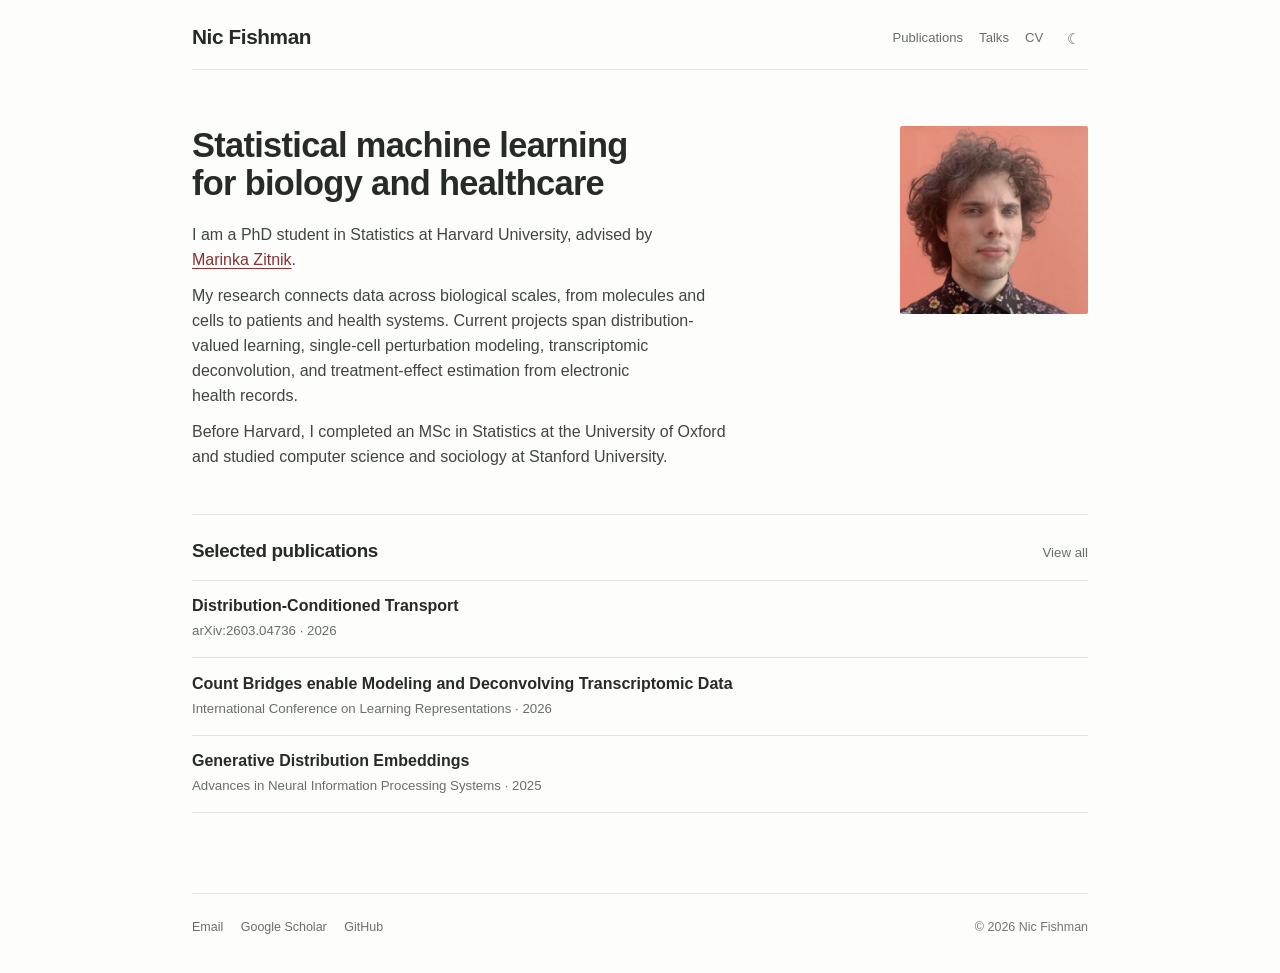
==== commit d01530cf: "Add professional homepage portrait" ====
--- a/index.html
+++ b/index.html
@@ -69,12 +69,21 @@
             
 <article class="home-page">
     <section class="home-introduction" aria-labelledby="about-heading">
-        <h1 id="about-heading">Statistical machine learning for biology and healthcare</h1>
-        <div class="intro-copy">
-            <p>I am a PhD student in Statistics at Harvard University, advised by <a href="https://zitniklab.hms.harvard.edu/">Marinka Zitnik</a>.</p>
+        <div class="home-introduction-copy">
+            <h1 id="about-heading">Statistical machine learning for biology and healthcare</h1>
+            <div class="intro-copy">
+                <p>I am a PhD student in Statistics at Harvard University, advised by <a href="https://zitniklab.hms.harvard.edu/">Marinka Zitnik</a>.</p>
 <p>My research connects data across biological scales, from molecules and cells to patients and health systems. Current projects span distribution-valued learning, single-cell perturbation modeling, transcriptomic deconvolution, and treatment-effect estimation from electronic health records.</p>
 <p>Before Harvard, I completed an MSc in Statistics at the University of Oxford and studied computer science and sociology at Stanford University.</p>
+            </div>
         </div>
+        <figure class="home-portrait">
+            <img src="/static/img/headshot.jpg"
+                 alt="Nic Fishman"
+                 width="913"
+                 height="913"
+                 decoding="async">
+        </figure>
     </section>
 
     
--- a/static/css/main.css
+++ b/static/css/main.css
@@ -280,11 +280,36 @@
 }
 
 .home-introduction {
+    display: grid;
+    grid-template-columns: minmax(0, var(--reading-width)) clamp(10rem, 18vw, 11.75rem);
+    align-items: start;
+    justify-content: space-between;
+    gap: clamp(3rem, 8vw, 6rem);
     max-width: none;
+}
+
+.home-introduction-copy {
+    min-width: 0;
 }
 
 .home-introduction h1 {
     max-width: min(27ch, 100%);
+}
+
+.home-portrait {
+    width: 100%;
+    margin: 0;
+    aspect-ratio: 1;
+    justify-self: end;
+}
+
+.home-portrait img {
+    display: block;
+    width: 100%;
+    height: 100%;
+    object-fit: cover;
+    border-radius: 2px;
+    filter: saturate(0.78);
 }
 
 .intro-copy {
@@ -622,6 +647,14 @@
 
     .site-main-home {
         padding-top: 2.25rem;
+    }
+
+    .home-introduction {
+        display: block;
+    }
+
+    .home-portrait {
+        display: none;
     }
 
     .intro-copy {
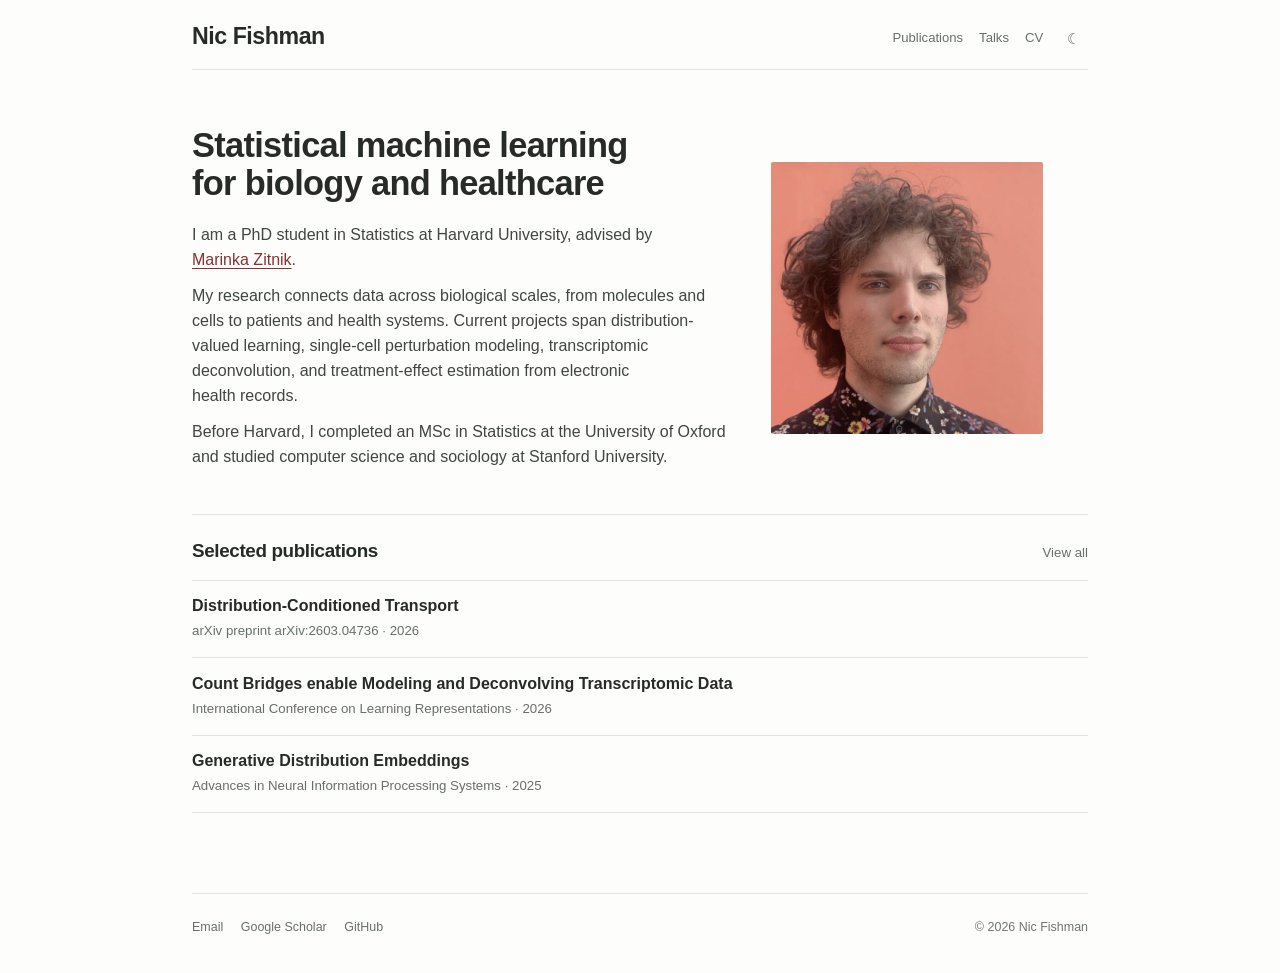
==== commit 1df894b1: "Refresh publications, chronological ordering, and co-first authorship" ====
--- a/index.html
+++ b/index.html
@@ -103,7 +103,7 @@
                     
                 </h3>
                 <p>
-                    arXiv:2603.04736
+                    arXiv preprint arXiv:2603.04736
                     <span aria-hidden="true"> · </span>
                     2026
                 </p>
--- a/static/css/main.css
+++ b/static/css/main.css
@@ -159,7 +159,7 @@
 }
 
 .site-name {
-    font-size: 1.3rem;
+    font-size: 1.45rem;
     font-weight: 600;
     line-height: 1;
     letter-spacing: -0.02em;
@@ -281,10 +281,9 @@
 
 .home-introduction {
     display: grid;
-    grid-template-columns: minmax(0, var(--reading-width)) clamp(10rem, 18vw, 11.75rem);
+    grid-template-columns: minmax(0, var(--reading-width)) minmax(14rem, 1fr);
     align-items: start;
-    justify-content: space-between;
-    gap: clamp(3rem, 8vw, 6rem);
+    column-gap: 0;
     max-width: none;
 }
 
@@ -297,16 +296,18 @@
 }
 
 .home-portrait {
+    display: grid;
     width: 100%;
     margin: 0;
-    aspect-ratio: 1;
-    justify-self: end;
+    align-self: center;
+    place-items: center;
 }
 
 .home-portrait img {
     display: block;
-    width: 100%;
-    height: 100%;
+    width: min(calc(100% - 3rem), 17rem);
+    height: auto;
+    aspect-ratio: 1;
     object-fit: cover;
     border-radius: 2px;
     filter: saturate(0.78);
@@ -482,6 +483,17 @@
 
 .publication-venue {
     font-style: italic;
+}
+
+.co-first-marker {
+    margin-left: 0.08em;
+    color: var(--text-soft);
+}
+
+.page-heading .authorship-note {
+    margin-top: 0.65rem;
+    font-size: 0.82rem;
+    color: var(--muted);
 }
 
 .talk-heading h2,
